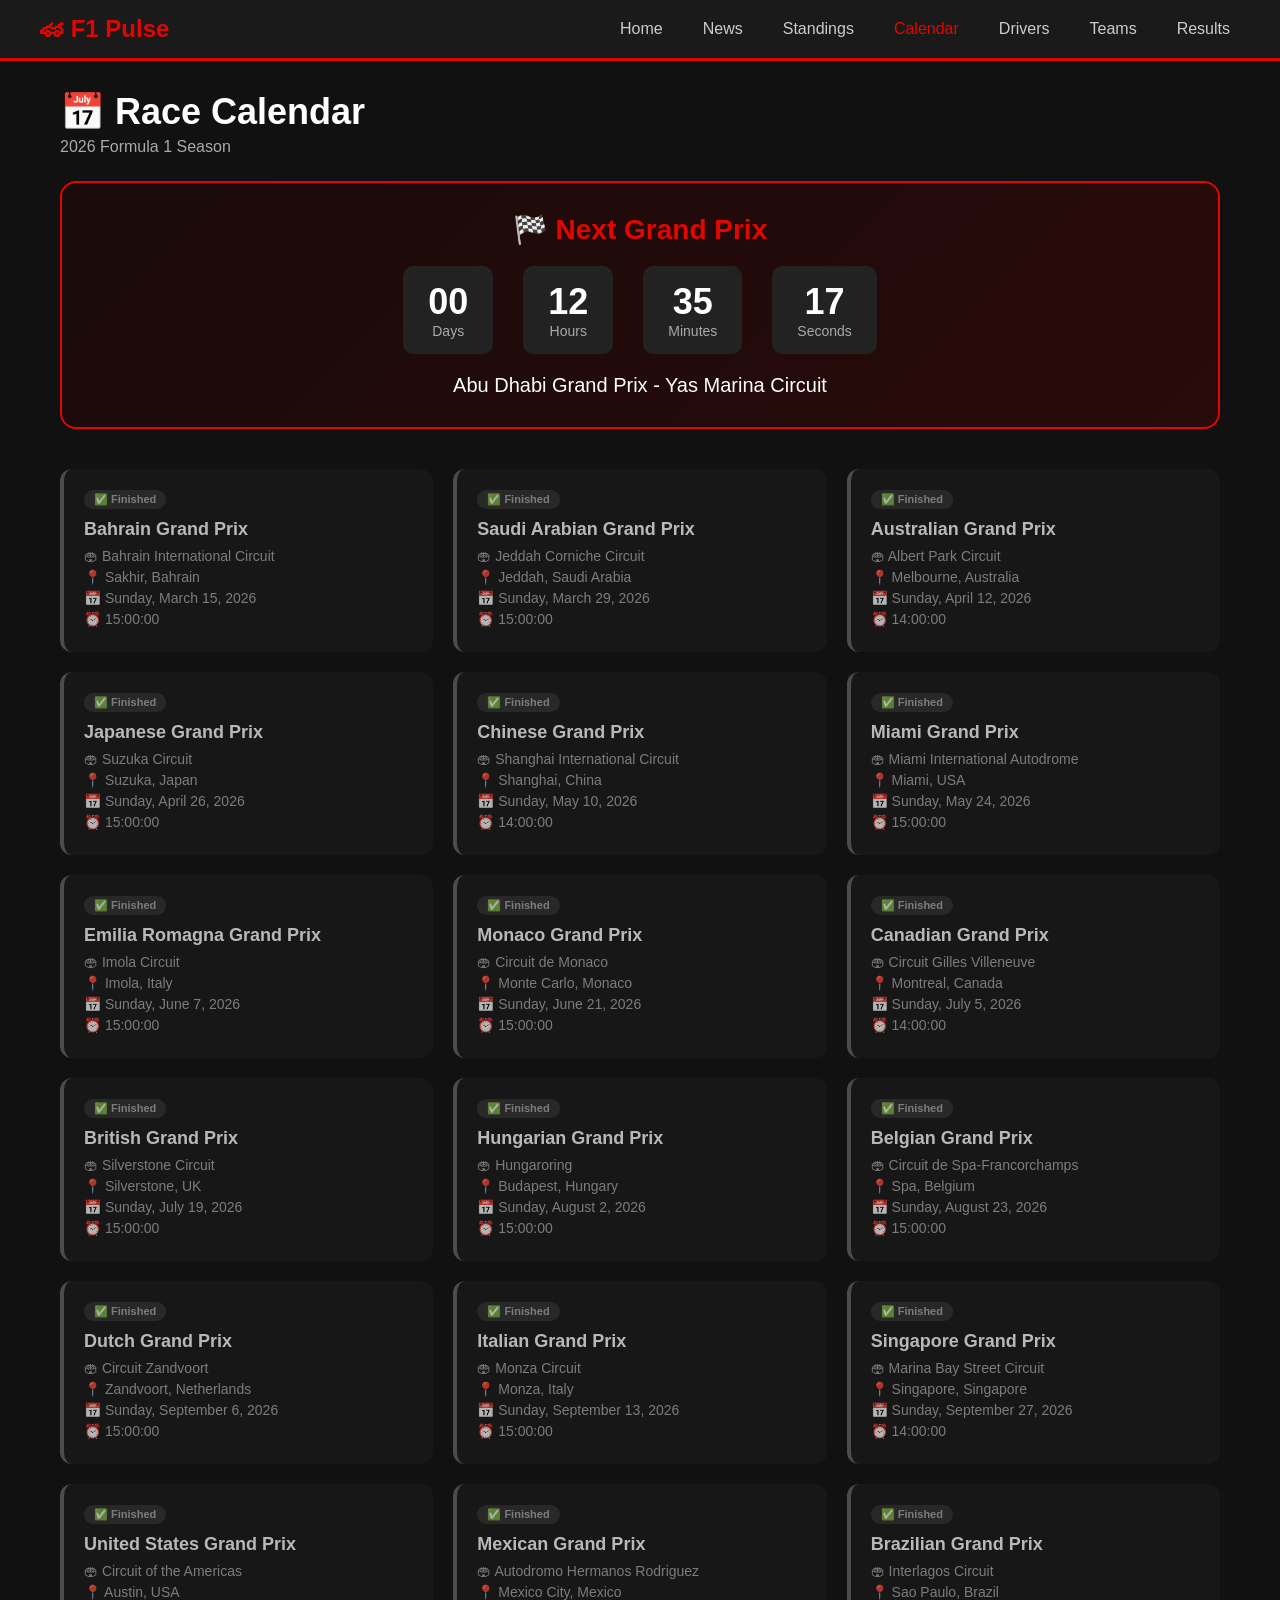
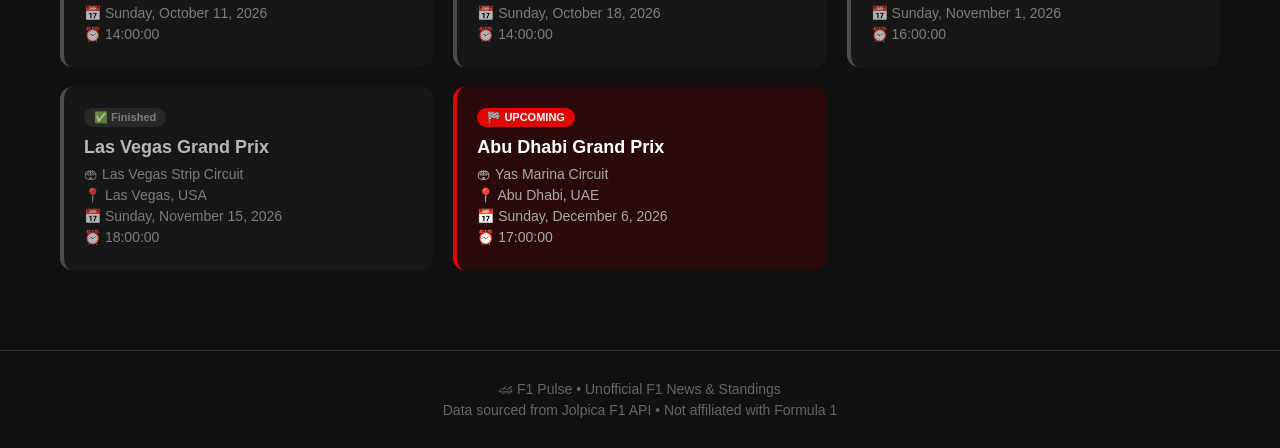
==== calendar.html @ c19d36c3 "upload all files to root" ====
<!DOCTYPE html>
<html lang="en">
<head>
    <meta charset="UTF-8">
    <meta name="viewport" content="width=device-width, initial-scale=1.0">
    <title>Calendar - F1 Pulse</title>
    <link rel="stylesheet" href="css/style.css">
</head>
<body>

<nav>
    <div class="nav-container">
        <a href="index.html" class="logo">🏎 F1 Pulse</a>
        <ul class="nav-links">
            <li><a href="index.html">Home</a></li>
            <li><a href="news.html">News</a></li>
            <li><a href="standings.html">Standings</a></li>
            <li><a href="calendar.html" class="active">Calendar</a></li>
            <li><a href="drivers.html">Drivers</a></li>
            <li><a href="teams.html">Teams</a></li>
            <li><a href="results.html">Results</a></li>
        </ul>
    </div>
</nav>

<section class="calendar-page">
    <h1>📅 Race Calendar</h1>
    <p class="subtitle">2026 Formula 1 Season</p>

    <div id="next-race" class="next-race-card">
        <h2>🏁 Next Grand Prix</h2>
        <div id="countdown" class="countdown">
            <div class="countdown-item"><span id="days">--</span> Days</div>
            <div class="countdown-item"><span id="hours">--</span> Hours</div>
            <div class="countdown-item"><span id="minutes">--</span> Minutes</div>
            <div class="countdown-item"><span id="seconds">--</span> Seconds</div>
        </div>
        <p id="next-race-name" class="race-name">Loading...</p>
    </div>

    <div id="calendar-container" class="calendar-grid">
        <div class="loading">Loading calendar...</div>
    </div>
</section>

<footer>
    <p>🏎 F1 Pulse &bull; Unofficial F1 News &amp; Standings</p>
    <p>Data sourced from Jolpica F1 API &bull; Not affiliated with Formula 1</p>
</footer>

<script src="js/calendar.js"></script>
</body>
</html>
---- css/style.css ----
/* ============================================
   COMPLETE F1 PULSE STYLESHEET
   All pages - Home, News, Standings, Calendar, Drivers, Teams, Results
   ============================================ */

/* ===== RESET & BASE ===== */
* {
    margin: 0;
    padding: 0;
    box-sizing: border-box;
}

body {
    font-family: Arial, Helvetica, sans-serif;
    background: #111;
    color: white;
    min-height: 100vh;
}

/* ===== NAVIGATION ===== */
nav {
    background: #1a1a1a;
    padding: 15px 30px;
    border-bottom: 3px solid #e10600;
    position: sticky;
    top: 0;
    z-index: 1000;
}

.nav-container {
    max-width: 1200px;
    margin: 0 auto;
    display: flex;
    justify-content: space-between;
    align-items: center;
    flex-wrap: wrap;
}

.logo {
    font-size: 24px;
    font-weight: bold;
    color: #e10600;
    text-decoration: none;
}

.nav-links {
    list-style: none;
    display: flex;
    gap: 20px;
    flex-wrap: wrap;
    margin: 0;
    padding: 0;
}

.nav-links a {
    color: #ccc;
    text-decoration: none;
    font-weight: 500;
    transition: color 0.3s;
    padding: 5px 10px;
}

.nav-links a:hover,
.nav-links a.active {
    color: #e10600;
}

/* ===== FOOTER ===== */
footer {
    background: #111;
    color: #666;
    text-align: center;
    padding: 25px;
    border-top: 1px solid #333;
    margin-top: 50px;
}

footer p {
    margin: 5px 0;
    font-size: 14px;
}

/* ============================================
   HOME PAGE (index.html)
   ============================================ */

/* Hero Section */
.hero {
    background: linear-gradient(135deg, #1a0a0a 0%, #2a0a0a 50%, #1a1a1a 100%);
    padding: 80px 20px;
    text-align: center;
    border-bottom: 3px solid #e10600;
}

.hero-content {
    max-width: 800px;
    margin: 0 auto;
}

.hero h1 {
    font-size: 48px;
    margin-bottom: 15px;
    color: #fff;
}

.hero p {
    font-size: 20px;
    color: #bbb;
    margin-bottom: 30px;
}

.hero-buttons {
    display: flex;
    gap: 15px;
    justify-content: center;
    flex-wrap: wrap;
}

.btn-primary,
.btn-secondary {
    display: inline-block;
    padding: 14px 35px;
    border-radius: 30px;
    text-decoration: none;
    font-weight: bold;
    transition: transform 0.3s, box-shadow 0.3s;
}

.btn-primary {
    background: #e10600;
    color: #fff;
}

.btn-primary:hover {
    background: #ff1a1a;
    transform: scale(1.05);
    box-shadow: 0 5px 20px rgba(225, 6, 0, 0.4);
}

.btn-secondary {
    background: transparent;
    color: #fff;
    border: 2px solid #e10600;
}

.btn-secondary:hover {
    background: #e10600;
    transform: scale(1.05);
    box-shadow: 0 5px 20px rgba(225, 6, 0, 0.3);
}

/* Features Section */
.features {
    max-width: 1200px;
    margin: 50px auto;
    padding: 0 20px;
    display: grid;
    grid-template-columns: repeat(auto-fit, minmax(280px, 1fr));
    gap: 30px;
}

.feature-card {
    background: #222;
    padding: 30px;
    border-radius: 12px;
    text-align: center;
    border: 1px solid #333;
    transition: transform 0.3s, box-shadow 0.3s;
}

.feature-card:hover {
    transform: translateY(-8px);
    box-shadow: 0 10px 30px rgba(0,0,0,0.4);
}

.feature-card h3 {
    font-size: 24px;
    margin-bottom: 15px;
    color: #e10600;
}

.feature-card p {
    color: #bbb;
    line-height: 1.6;
    margin-bottom: 20px;
}

.feature-card a {
    color: #e10600;
    text-decoration: none;
    font-weight: 600;
}

.feature-card a:hover {
    color: #ff4040;
    text-decoration: underline;
}

/* ============================================
   NEWS PAGE (news.html)
   ============================================ */

.news-page {
    max-width: 1200px;
    margin: 0 auto;
    padding: 30px 20px;
}

.news-page h1 {
    font-size: 36px;
    margin-bottom: 5px;
}

.news-page .subtitle {
    color: #aaa;
    margin-bottom: 30px;
}

.news-grid {
    display: grid;
    grid-template-columns: repeat(auto-fill, minmax(340px, 1fr));
    gap: 25px;
}

.news-card {
    background: #222;
    border-radius: 12px;
    overflow: hidden;
    transition: transform 0.3s, box-shadow 0.3s;
    border: 1px solid #333;
}

.news-card:hover {
    transform: translateY(-5px);
    box-shadow: 0 8px 25px rgba(0,0,0,0.5);
}

.news-card img {
    width: 100%;
    height: 200px;
    object-fit: cover;
}

.news-card-content {
    padding: 18px;
}

.news-source {
    display: inline-block;
    background: #e10600;
    color: #fff;
    font-size: 11px;
    font-weight: bold;
    padding: 3px 10px;
    border-radius: 20px;
    text-transform: uppercase;
    letter-spacing: 0.5px;
    margin-bottom: 10px;
}

.news-card h3 {
    font-size: 18px;
    margin: 10px 0;
    line-height: 1.4;
    color: #fff;
}

.news-card p {
    color: #bbb;
    font-size: 14px;
    line-height: 1.6;
    margin: 10px 0 15px;
}

.news-meta {
    display: flex;
    justify-content: space-between;
    align-items: center;
    font-size: 13px;
    color: #888;
}

.read-more {
    color: #e10600;
    text-decoration: none;
    font-weight: 600;
    transition: color 0.3s;
}

.read-more:hover {
    color: #ff4040;
    text-decoration: underline;
}

.loading {
    grid-column: 1 / -1;
    text-align: center;
    padding: 50px;
    color: #aaa;
    font-size: 18px;
}

.error-message {
    grid-column: 1 / -1;
    background: #2a0a0a;
    border: 1px solid #e10600;
    padding: 30px;
    border-radius: 10px;
    text-align: center;
    color: #ff6b6b;
}

/* ============================================
   STANDINGS PAGE (standings.html)
   ============================================ */

.standings-page {
    max-width: 1200px;
    margin: 0 auto;
    padding: 30px 20px;
}

.standings-page h1 {
    font-size: 36px;
    margin-bottom: 5px;
}

.standings-page .subtitle {
    color: #aaa;
    margin-bottom: 10px;
}

.standings-tabs {
    display: flex;
    gap: 15px;
    margin: 25px 0 30px;
}

.tab-btn {
    background: #333;
    color: #ccc;
    border: none;
    padding: 12px 30px;
    border-radius: 8px;
    cursor: pointer;
    font-size: 16px;
    font-weight: bold;
    transition: background 0.3s;
}

.tab-btn:hover {
    background: #444;
}

.tab-btn.active {
    background: #e10600;
    color: #fff;
}

.standings-table-container {
    background: #1a1a1a;
    border-radius: 12px;
    padding: 20px;
    overflow-x: auto;
}

.standings-table-container h2 {
    color: #e10600;
    margin-bottom: 15px;
}

.standings-table-container table {
    width: 100%;
    border-collapse: collapse;
}

.standings-table-container th {
    background: #2a2a2a;
    color: #e10600;
    padding: 12px;
    text-align: left;
}

.standings-table-container td {
    padding: 12px;
    border-bottom: 1px solid #333;
}

.standings-table-container tr:hover {
    background: #2a2a2a;
}

/* ============================================
   CALENDAR PAGE (calendar.html)
   ============================================ */

.calendar-page {
    max-width: 1200px;
    margin: 0 auto;
    padding: 30px 20px;
}

.calendar-page h1 {
    font-size: 36px;
    margin-bottom: 5px;
}

.calendar-page .subtitle {
    color: #aaa;
    margin-bottom: 10px;
}

.next-race-card {
    background: linear-gradient(135deg, #1a0a0a, #2a0a0a);
    border: 2px solid #e10600;
    border-radius: 16px;
    padding: 30px;
    text-align: center;
    margin: 25px 0 40px;
}

.next-race-card h2 {
    font-size: 28px;
    color: #e10600;
}

.countdown {
    display: flex;
    justify-content: center;
    gap: 30px;
    margin: 20px 0;
}

.countdown-item {
    background: #222;
    padding: 15px 25px;
    border-radius: 10px;
    font-size: 14px;
    color: #aaa;
}

.countdown-item span {
    display: block;
    font-size: 36px;
    font-weight: bold;
    color: #fff;
}

.race-name {
    font-size: 20px;
    color: #fff;
    margin-top: 10px;
}

.calendar-grid {
    display: grid;
    grid-template-columns: repeat(auto-fill, minmax(300px, 1fr));
    gap: 20px;
}

.race-card {
    background: #1a1a1a;
    border-radius: 12px;
    padding: 20px;
    border-left: 4px solid #666;
}

.race-card.race-next {
    border-left-color: #e10600;
    background: #2a0a0a;
}

.race-card.race-past {
    opacity: 0.7;
}

.race-card .race-status {
    display: inline-block;
    font-size: 11px;
    font-weight: bold;
    padding: 3px 10px;
    border-radius: 20px;
    background: #333;
    color: #aaa;
    margin-bottom: 10px;
}

.race-card.race-next .race-status {
    background: #e10600;
    color: #fff;
}

.race-card h3 {
    font-size: 18px;
    margin-bottom: 8px;
    color: #fff;
}

.race-card p {
    color: #aaa;
    margin: 5px 0;
    font-size: 14px;
}

/* ============================================
   DRIVERS PAGE (drivers.html)
   ============================================ */

.drivers-page {
    max-width: 1200px;
    margin: 0 auto;
    padding: 30px 20px;
}

.drivers-page h1 {
    font-size: 36px;
    margin-bottom: 5px;
}

.drivers-page .subtitle {
    color: #aaa;
    margin-bottom: 10px;
}

.drivers-grid {
    display: grid;
    grid-template-columns: repeat(auto-fill, minmax(250px, 1fr));
    gap: 25px;
    margin-top: 25px;
}

.driver-card {
    background: #1a1a1a;
    border-radius: 12px;
    padding: 20px;
    text-align: center;
    border: 1px solid #333;
    transition: transform 0.3s;
}

.driver-card:hover {
    transform: translateY(-5px);
}

.driver-number {
    display: inline-block;
    font-size: 32px;
    font-weight: bold;
    color: #fff;
    width: 70px;
    height: 70px;
    line-height: 70px;
    border-radius: 50%;
    margin-bottom: 15px;
}

.driver-info h3 {
    font-size: 20px;
    color: #fff;
}

.driver-code {
    color: #e10600;
    font-weight: bold;
    font-size: 14px;
}

.driver-info p {
    color: #aaa;
    margin: 5px 0;
    font-size: 14px;
}

.driver-stats {
    display: flex;
    justify-content: center;
    gap: 20px;
    margin-top: 10px;
}

.driver-stats span {
    background: #222;
    padding: 5px 15px;
    border-radius: 20px;
    font-size: 13px;
    color: #ccc;
}

/* ============================================
   TEAMS PAGE (teams.html)
   ============================================ */

.teams-page {
    max-width: 1200px;
    margin: 0 auto;
    padding: 30px 20px;
}

.teams-page h1 {
    font-size: 36px;
    margin-bottom: 5px;
}

.teams-page .subtitle {
    color: #aaa;
    margin-bottom: 10px;
}

.teams-grid {
    display: grid;
    grid-template-columns: repeat(auto-fill, minmax(280px, 1fr));
    gap: 25px;
    margin-top: 25px;
}

.team-card {
    background: #1a1a1a;
    border-radius: 12px;
    padding: 25px;
    border: 1px solid #333;
    transition: transform 0.3s;
}

.team-card:hover {
    transform: translateY(-5px);
}

.team-color {
    height: 8px;
    border-radius: 4px;
    margin-bottom: 15px;
}

.team-info h3 {
    font-size: 20px;
    color: #fff;
}

.team-info p {
    color: #aaa;
    font-size: 14px;
}

.team-stats {
    display: flex;
    gap: 20px;
    margin-top: 10px;
}

.team-stats span {
    background: #222;
    padding: 5px 15px;
    border-radius: 20px;
    font-size: 13px;
    color: #ccc;
}

/* ============================================
   RESULTS PAGE (results.html)
   ============================================ */

.results-page {
    max-width: 1200px;
    margin: 0 auto;
    padding: 30px 20px;
}

.results-page h1 {
    font-size: 36px;
    margin-bottom: 5px;
}

.results-page .subtitle {
    color: #aaa;
    margin-bottom: 10px;
}

.race-header {
    background: #1a1a1a;
    padding: 25px;
    border-radius: 12px;
    margin-bottom: 25px;
    text-align: center;
}

.race-header h2 {
    font-size: 28px;
    color: #e10600;
}

.race-header p {
    color: #aaa;
}

.podium {
    display: flex;
    flex-direction: column;
    gap: 12px;
    margin-bottom: 30px;
}

.podium-item {
    background: #1a1a1a;
    padding: 18px 25px;
    border-radius: 10px;
    display: flex;
    align-items: center;
    gap: 15px;
    border-left: 4px solid #666;
}

.podium-item.gold {
    border-left-color: #ffd700;
    background: #1a1a0a;
}

.podium-item.silver {
    border-left-color: #c0c0c0;
    background: #1a1a1a;
}

.podium-item.bronze {
    border-left-color: #cd7f32;
    background: #1a0a0a;
}

.podium-pos {
    font-size: 28px;
}

.podium-name {
    font-size: 18px;
    font-weight: bold;
    color: #fff;
}

.podium-team {
    color: #aaa;
    font-size: 14px;
}

.full-results {
    background: #1a1a1a;
    border-radius: 12px;
    padding: 20px;
    overflow-x: auto;
}

.full-results h3 {
    color: #e10600;
    margin-bottom: 15px;
}

.full-results table {
    width: 100%;
    border-collapse: collapse;
}

.full-results th {
    background: #2a2a2a;
    color: #e10600;
    padding: 12px;
    text-align: left;
}

.full-results td {
    padding: 12px;
    border-bottom: 1px solid #333;
}

.full-results tr:hover {
    background: #2a2a2a;
}

/* ============================================
   RESPONSIVE DESIGN (Mobile & Tablet)
   ============================================ */

@media (max-width: 992px) {
    .news-grid {
        grid-template-columns: repeat(auto-fill, minmax(280px, 1fr));
    }
}

@media (max-width: 768px) {
    /* Navigation */
    .nav-container {
        flex-direction: column;
        gap: 10px;
    }
    
    .nav-links {
        justify-content: center;
        gap: 10px;
    }
    
    .nav-links a {
        font-size: 14px;
        padding: 5px 8px;
    }
    
    /* Hero */
    .hero h1 {
        font-size: 32px;
    }
    
    .hero p {
        font-size: 16px;
    }
    
    .hero-buttons {
        flex-direction: column;
        align-items: center;
    }
    
    /* Countdown */
    .countdown {
        flex-wrap: wrap;
        gap: 15px;
    }
    
    .countdown-item {
        padding: 10px 15px;
    }
    
    .countdown-item span {
        font-size: 28px;
    }
    
    /* Podium */
    .podium-item {
        flex-wrap: wrap;
    }
    
    /* Grids - single column on mobile */
    .news-grid,
    .drivers-grid,
    .teams-grid,
    .calendar-grid {
        grid-template-columns: 1fr;
    }
    
    /* Standings tabs */
    .standings-tabs {
        flex-direction: column;
    }
    
    .tab-btn {
        width: 100%;
    }
    
    /* Page titles */
    .news-page h1,
    .standings-page h1,
    .calendar-page h1,
    .drivers-page h1,
    .teams-page h1,
    .results-page h1 {
        font-size: 28px;
    }
    
    /* Tables - horizontal scroll */
    .standings-table-container,
    .full-results {
        overflow-x: auto;
    }
    
    .standings-table-container table,
    .full-results table {
        font-size: 14px;
        min-width: 500px;
    }
    
    .standings-table-container th,
    .standings-table-container td,
    .full-results th,
    .full-results td {
        padding: 8px 10px;
    }
    
    /* Next race card */
    .next-race-card {
        padding: 20px;
    }
    
    .next-race-card h2 {
        font-size: 22px;
    }
    
    .race-name {
        font-size: 16px;
    }
}

@media (max-width: 480px) {
    /* Extra small screens */
    .hero h1 {
        font-size: 24px;
    }
    
    .hero p {
        font-size: 14px;
    }
    
    .btn-primary,
    .btn-secondary {
        padding: 12px 25px;
        font-size: 14px;
        width: 100%;
        text-align: center;
    }
    
    .features {
        grid-template-columns: 1fr;
    }
    
    .countdown-item {
        padding: 8px 12px;
        font-size: 12px;
        min-width: 60px;
    }
    
    .countdown-item span {
        font-size: 22px;
    }
    
    .logo {
        font-size: 20px;
    }
    
    .nav-links a {
        font-size: 12px;
        padding: 4px 6px;
    }
}

/* ============================================
   ANIMATIONS
   ============================================ */

@keyframes fadeIn {
    from {
        opacity: 0;
        transform: translateY(20px);
    }
    to {
        opacity: 1;
        transform: translateY(0);
    }
}

.news-card,
.driver-card,
.team-card,
.race-card,
.feature-card {
    animation: fadeIn 0.5s ease-out;
}

/* Staggered animation delay for cards */
.news-card:nth-child(1) { animation-delay: 0.1s; }
.news-card:nth-child(2) { animation-delay: 0.2s; }
.news-card:nth-child(3) { animation-delay: 0.3s; }
.news-card:nth-child(4) { animation-delay: 0.4s; }
.news-card:nth-child(5) { animation-delay: 0.5s; }
.news-card:nth-child(6) { animation-delay: 0.6s; }

/* Pulse animation for countdown */
@keyframes pulse {
    0%, 100% {
        opacity: 1;
    }
    50% {
        opacity: 0.6;
    }
}

.countdown-item span {
    animation: pulse 2s ease-in-out infinite;
}

/* Glow effect for next race */
@keyframes glow {
    0%, 100% {
        box-shadow: 0 0 10px rgba(225, 6, 0, 0.2);
    }
    50% {
        box-shadow: 0 0 30px rgba(225, 6, 0, 0.5);
    }
}

.race-card.race-next {
    animation: glow 2s ease-in-out infinite;
}
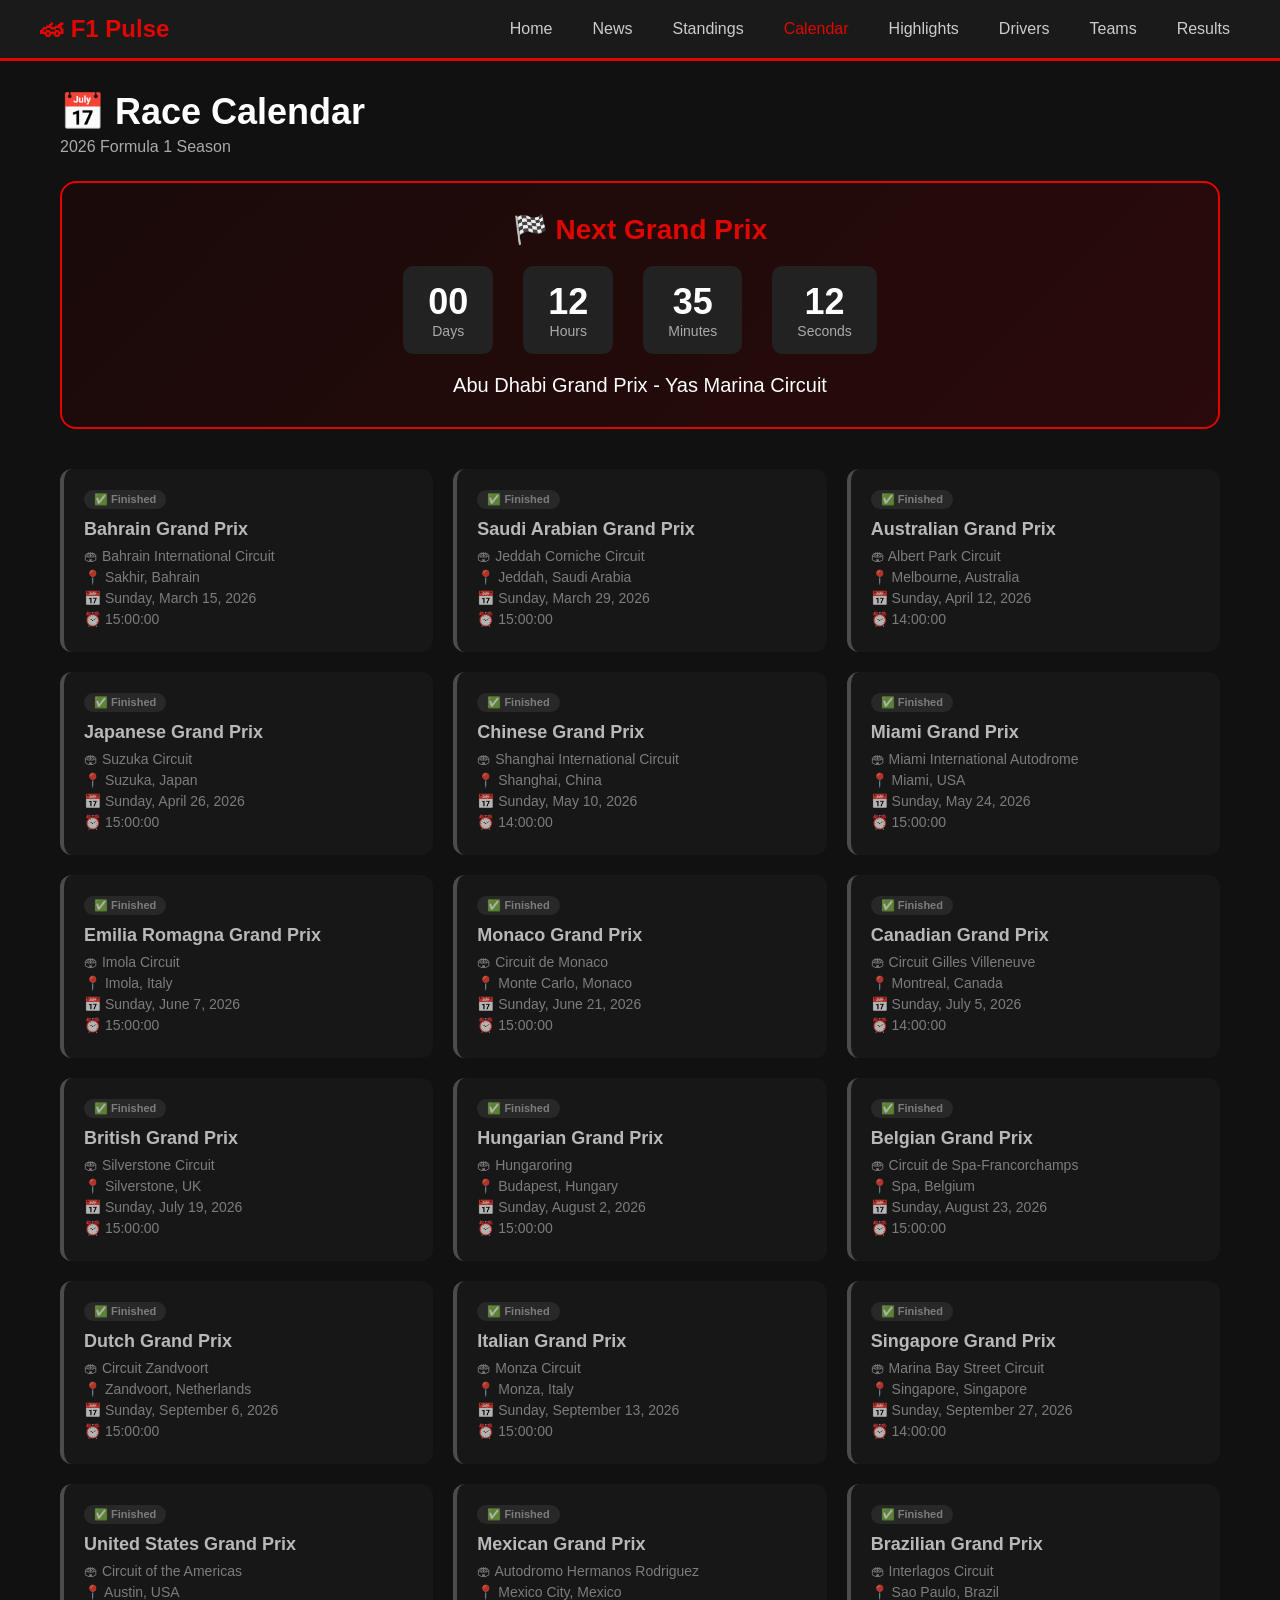
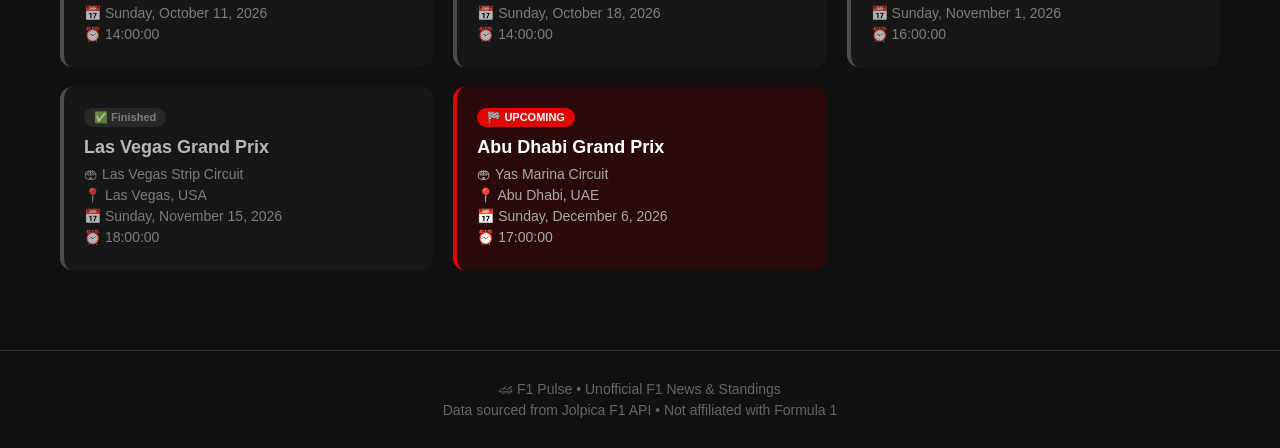
==== commit 1c25db71: "Update calendar.html" ====
--- a/calendar.html
+++ b/calendar.html
@@ -16,6 +16,7 @@
             <li><a href="news.html">News</a></li>
             <li><a href="standings.html">Standings</a></li>
             <li><a href="calendar.html" class="active">Calendar</a></li>
+            <li><a href="highlights.html">Highlights</a></li>
             <li><a href="drivers.html">Drivers</a></li>
             <li><a href="teams.html">Teams</a></li>
             <li><a href="results.html">Results</a></li>
@@ -50,4 +51,4 @@
 
 <script src="js/calendar.js"></script>
 </body>
-</html>+</html>
